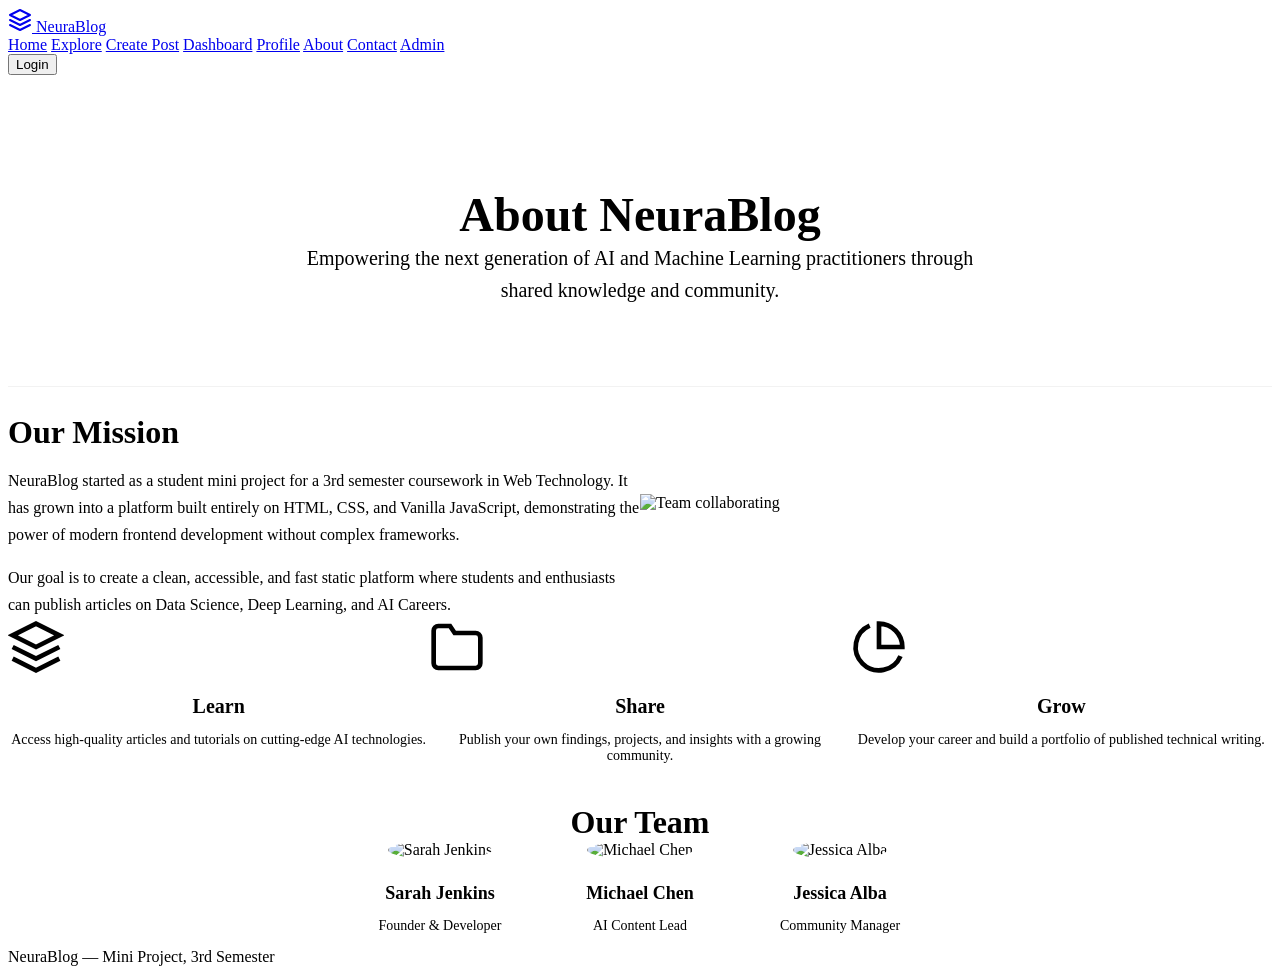
==== about.html @ 39344902 "Add files via upload" ====
<!DOCTYPE html>
<html lang="en">
<head>
    <meta charset="UTF-8">
    <meta name="viewport" content="width=device-width, initial-scale=1.0">
    <title>About - NeuraBlog</title>
    <meta name="description" content="About NeuraBlog - a student mini project for sharing AI and ML articles.">
    <link rel="stylesheet" href="css/style.css">
    <style>
        .about-hero { text-align: center; padding: 80px 20px; background: var(--bg-card); border-bottom: 1px solid rgba(0,0,0,0.05); margin-bottom: var(--space-6); }
        .about-hero h1 { font-size: 48px; margin-bottom: var(--space-3); color: var(--text-main); }
        .about-hero p { font-size: 20px; color: var(--text-sec); max-width: 700px; margin: 0 auto; line-height: 1.6; }
        
        .mission-section { display: flex; gap: var(--space-6); align-items: center; margin-bottom: var(--space-6); }
        .mission-text { flex: 1; }
        .mission-text h2 { font-size: 32px; margin-bottom: var(--space-3); }
        .mission-text p { font-size: 16px; line-height: 1.7; color: var(--text-main); margin-bottom: var(--space-3); }
        .mission-image { flex: 1; border-radius: var(--rad-card); overflow: hidden; box-shadow: var(--shadow-card); }
        .mission-image img { width: 100%; height: auto; display: block; }
        
        .core-values { display: grid; grid-template-columns: repeat(3, 1fr); gap: var(--space-4); margin-bottom: var(--space-6); }
        .value-card { background: var(--bg-card); padding: var(--space-5); border-radius: var(--rad-card); box-shadow: var(--shadow-card); text-align: center; }
        .value-card h3 { font-size: 20px; margin-bottom: var(--space-2); }
        .value-card p { font-size: 14px; color: var(--text-sec); }
        
        .team-section { text-align: center; margin-bottom: var(--space-6); }
        .team-section h2 { font-size: 32px; margin-bottom: var(--space-5); }
        .team-grid { display: flex; justify-content: center; gap: var(--space-5); flex-wrap: wrap; }
        .team-member { text-align: center; width: 200px; }
        .team-avatar { width: 120px; height: 120px; border-radius: 50%; object-fit: cover; margin-bottom: var(--space-3); border: 4px solid var(--bg-surface); }
        .team-member h4 { font-size: 18px; margin-bottom: 4px; }
        .team-member p { font-size: 14px; color: var(--text-sec); }
    </style>
</head>
<body>

    <nav class="navbar">
        <div class="container">
            <a href="index.html" class="brand"><svg width="24" height="24" viewBox="0 0 24 24" fill="none" stroke="currentColor" stroke-width="2" stroke-linecap="round" stroke-linejoin="round"><path d="M12 2L2 7l10 5 10-5-10-5zM2 17l10 5 10-5M2 12l10 5 10-5"/></svg> NeuraBlog</a>
            <div class="nav-links">
                <a href="index.html">Home</a>
                <a href="explore.html">Explore</a>
                <a href="create-post.html">Create Post</a>
                <a href="dashboard.html">Dashboard</a>
                <a href="profile.html">Profile</a>
                <a href="about.html" class="active">About</a>
                <a href="contact.html">Contact</a>
                <a href="admin.html">Admin</a>
            </div>
            <button class="btn-login" onclick="showLoginMessage()">Login</button>
        </div>
    </nav>

    <div class="about-hero">
        <div class="container">
            <h1>About NeuraBlog</h1>
            <p>Empowering the next generation of AI and Machine Learning practitioners through shared knowledge and community.</p>
        </div>
    </div>

    <div class="container">
        <!-- Mission Section -->
        <div class="mission-section">
            <div class="mission-text">
                <h2>Our Mission</h2>
                <p>NeuraBlog started as a student mini project for a 3rd semester coursework in Web Technology. It has grown into a platform built entirely on HTML, CSS, and Vanilla JavaScript, demonstrating the power of modern frontend development without complex frameworks.</p>
                <p>Our goal is to create a clean, accessible, and fast static platform where students and enthusiasts can publish articles on Data Science, Deep Learning, and AI Careers.</p>
            </div>
            <div class="mission-image">
                <img src="https://images.unsplash.com/photo-1522071820081-009f0129c71c?auto=format&fit=crop&w=800&q=80" alt="Team collaborating">
            </div>
        </div>

        <!-- Core Values with icon accent circles -->
        <div class="core-values">
            <div class="value-card">
                <div class="sidebar-icon cat-ml" style="width:56px; height:56px; margin: 0 auto var(--space-3);"><svg viewBox="0 0 24 24" fill="none" stroke="currentColor" stroke-width="2"><path d="M12 2L2 7l10 5 10-5-10-5zM2 17l10 5 10-5M2 12l10 5 10-5"/></svg></div>
                <h3>Learn</h3>
                <p>Access high-quality articles and tutorials on cutting-edge AI technologies.</p>
            </div>
            <div class="value-card">
                <div class="sidebar-icon cat-pt" style="width:56px; height:56px; margin: 0 auto var(--space-3);"><svg viewBox="0 0 24 24" fill="none" stroke="currentColor" stroke-width="2"><path d="M22 19a2 2 0 0 1-2 2H4a2 2 0 0 1-2-2V5a2 2 0 0 1 2-2h5l2 3h9a2 2 0 0 1 2 2z"></path></svg></div>
                <h3>Share</h3>
                <p>Publish your own findings, projects, and insights with a growing community.</p>
            </div>
            <div class="value-card">
                <div class="sidebar-icon cat-ds" style="width:56px; height:56px; margin: 0 auto var(--space-3);"><svg viewBox="0 0 24 24" fill="none" stroke="currentColor" stroke-width="2"><path d="M21.21 15.89A10 10 0 1 1 8 2.83"></path><path d="M22 12A10 10 0 0 0 12 2v10z"></path></svg></div>
                <h3>Grow</h3>
                <p>Develop your career and build a portfolio of published technical writing.</p>
            </div>
        </div>

        <!-- Team Section -->
        <div class="team-section">
            <h2>Our Team</h2>
            <div class="team-grid">
                <div class="team-member">
                    <img src="https://images.unsplash.com/photo-1438761681033-6461ffad8d80?auto=format&fit=crop&w=200&q=80" alt="Sarah Jenkins" class="team-avatar">
                    <h4>Sarah Jenkins</h4>
                    <p>Founder & Developer</p>
                </div>
                <div class="team-member">
                    <img src="https://images.unsplash.com/photo-1500648767791-00dcc994a43e?auto=format&fit=crop&w=200&q=80" alt="Michael Chen" class="team-avatar">
                    <h4>Michael Chen</h4>
                    <p>AI Content Lead</p>
                </div>
                <div class="team-member">
                    <img src="https://images.unsplash.com/photo-1494790108377-be9c29b29330?auto=format&fit=crop&w=200&q=80" alt="Jessica Alba" class="team-avatar">
                    <h4>Jessica Alba</h4>
                    <p>Community Manager</p>
                </div>
            </div>
        </div>

    </div>

    <footer class="footer">
        NeuraBlog &mdash; Mini Project, 3rd Semester
    </footer>

    <script src="js/data.js"></script>
    <script src="js/auth.js"></script>
    <script src="js/posts.js"></script>
    <script src="js/main.js"></script>
    <script>
        initSampleData();
    </script>

</body>
</html>
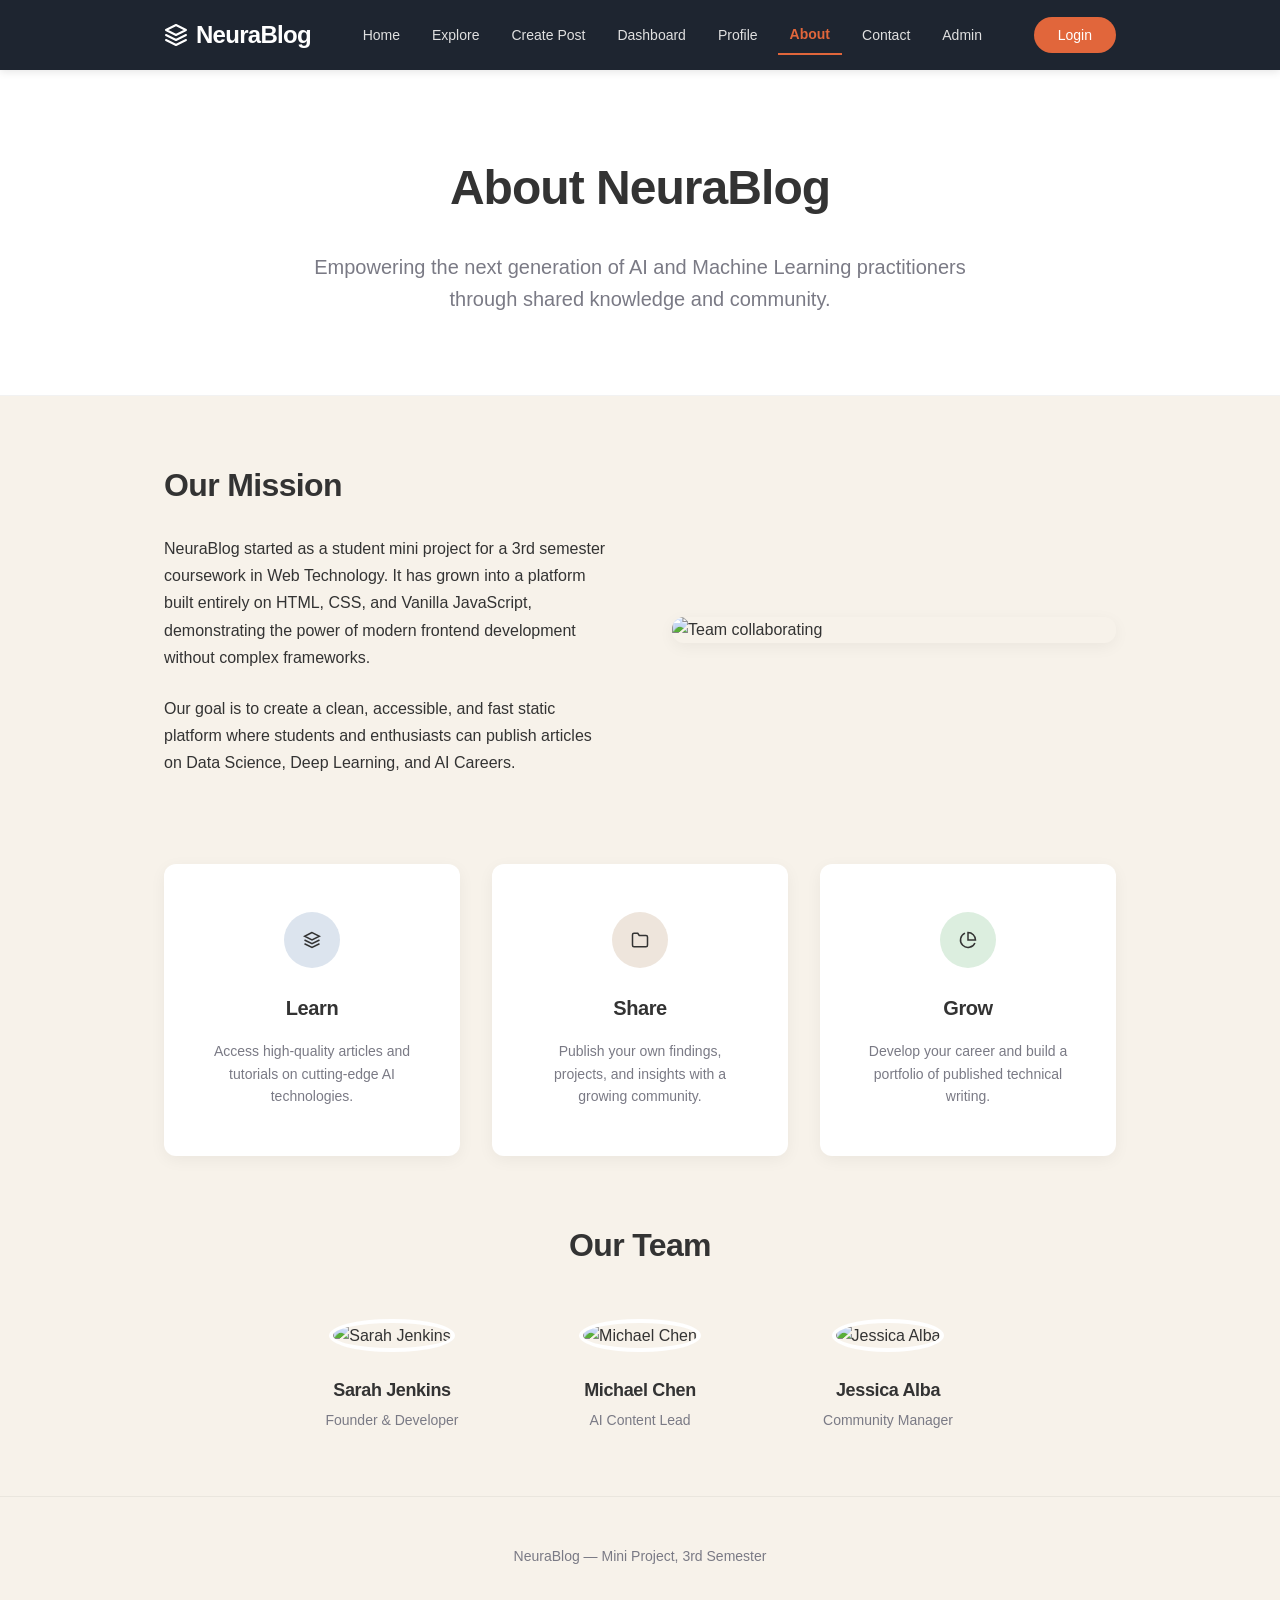
==== commit 030917af: "Update about.html" ====
--- a/about.html
+++ b/about.html
@@ -5,7 +5,7 @@
     <meta name="viewport" content="width=device-width, initial-scale=1.0">
     <title>About - NeuraBlog</title>
     <meta name="description" content="About NeuraBlog - a student mini project for sharing AI and ML articles.">
-    <link rel="stylesheet" href="css/style.css">
+    <link rel="stylesheet" href="style.css">
     <style>
         .about-hero { text-align: center; padding: 80px 20px; background: var(--bg-card); border-bottom: 1px solid rgba(0,0,0,0.05); margin-bottom: var(--space-6); }
         .about-hero h1 { font-size: 48px; margin-bottom: var(--space-3); color: var(--text-main); }
--- a/style.css
+++ b/style.css
@@ -0,0 +1,363 @@
+/* css/style.css */
+/* NeuraBlog - Creative Studio Theme */
+
+:root {
+  --bg-base: #F7F2EA;
+  --bg-card: #FFFFFF;
+  --bg-surface: #FFFFFF;
+  --accent: #E1663B;
+  --accent-dark: #C6552B;
+  --text-main: #333333;
+  --text-sec: #7A7A85;
+  --danger: #D48484;
+  --danger-dark: #B96666;
+  
+  --nav-bg: #1E2530;
+  --nav-text: #E0E0E0;
+  --nav-active-text: #E1663B;
+  
+  --cat-ml: #DCE4EE;
+  --cat-dl: #E6DCEE;
+  --cat-ds: #DCEEDF;
+  --cat-py: #FFE6D5;
+  --cat-pt: #EEE5DC;
+  --cat-ac: #E2ECEB;
+  --cat-ra: #E8E5E1;
+
+  --shadow-card: 0 4px 16px rgba(0,0,0,0.05);
+  --shadow-hover: 0 8px 24px rgba(0,0,0,0.08);
+  
+  --rad-card: 12px;
+  --rad-btn: 8px;
+  --rad-input: 8px;
+  --rad-pill: 50px;
+
+  --space-1: 8px;
+  --space-2: 16px;
+  --space-3: 24px;
+  --space-4: 32px;
+  --space-5: 48px;
+  --space-6: 64px;
+  
+  --font-head: 'Inter', -apple-system, sans-serif;
+  --font-body: 'Inter', -apple-system, sans-serif;
+  --font-ui: 'Inter', -apple-system, sans-serif;
+}
+
+* { margin:0; padding:0; box-sizing:border-box; }
+body { background: var(--bg-base); color: var(--text-main); font-family: var(--font-ui); line-height: 1.6; }
+h1, h2, h3, h4 { font-family: var(--font-head); font-weight: 600; letter-spacing: -0.02em; color: var(--text-main); }
+a { color: var(--text-main); text-decoration: none; transition: color 0.2s; }
+a:hover { color: var(--accent-dark); }
+.container { max-width: 1000px; margin: 0 auto; padding: 0 var(--space-3); }
+
+/* Buttons */
+.btn, .btn-login { display: inline-flex; align-items: center; justify-content: center; padding: 10px var(--space-3); border-radius: var(--rad-btn); font-family: var(--font-ui); font-weight: 500; font-size: 14px; cursor: pointer; transition: all 0.2s ease; border: none; }
+.btn-primary { background: var(--accent); color: #fff; border-radius: var(--rad-btn); }
+.btn-login { background: var(--accent); color: #fff; border-radius: var(--rad-pill); padding: 10px 24px; }
+.btn-primary:hover, .btn-login:hover { background: var(--accent-dark); }
+.btn-outline { background: transparent; border: 1px solid var(--accent-dark); color: var(--text-main); }
+.btn-outline:hover { background: var(--accent); }
+.btn-danger, .btn-delete-comment { background: var(--danger); color: #fff; border: none; padding: 6px 12px; border-radius: var(--rad-btn); cursor: pointer; }
+.btn-danger:hover, .btn-delete-comment:hover { background: var(--danger-dark); }
+.btn-secondary { background: var(--text-sec); color: #fff; }
+.btn-secondary:hover { opacity: 0.9; }
+.btn-small { padding: 6px var(--space-2); font-size: 13px; }
+button:focus, a:focus { outline: 2px solid var(--accent); outline-offset: 2px; }
+
+/* Navbar */
+.navbar { background: var(--nav-bg); position: sticky; top: 0; z-index: 100; box-shadow: 0 2px 8px rgba(0,0,0,0.1); border-bottom: none; }
+.navbar .container { display: flex; align-items: center; height: 70px; gap: var(--space-3); position: relative; }
+.brand { font-size: 24px; font-weight: 700; color: #FFFFFF; letter-spacing: -0.03em; display: flex; align-items: center; gap: 8px; }
+.brand:hover { color: #FFFFFF; opacity: 0.9; }
+.nav-links { display: flex; gap: var(--space-1); flex: 1; align-items: center; justify-content: center; }
+.nav-links a { font-size: 14px; font-weight: 500; padding: 8px 12px; border-radius: var(--rad-btn); color: var(--nav-text); }
+.nav-links a:hover { color: var(--nav-active-text); background: transparent; }
+.nav-links a.active { color: var(--nav-active-text); font-weight: 600; border-bottom: 2px solid var(--nav-active-text); border-radius: 0; background: transparent; }
+.btn-login { margin-left: auto; }
+
+/* Mobile Menu Toggle */
+.mobile-menu-toggle { display: none; background: none; border: none; cursor: pointer; color: var(--text-main); padding: 8px; margin-left: auto; }
+.mobile-menu-toggle svg { width: 24px; height: 24px; fill: none; stroke: currentColor; stroke-width: 2; }
+
+/* Hero */
+.hero { padding: var(--space-6) 0; background: var(--bg-surface); margin-bottom: var(--space-5); border-radius: 0 0 24px 24px; box-shadow: var(--shadow-card); overflow: hidden; }
+.hero-inner { display: flex; align-items: center; justify-content: space-between; gap: var(--space-5); }
+.hero-text { flex: 1; z-index: 2; }
+.eyebrow { font-size: 13px; font-weight: 600; color: var(--text-sec); text-transform: uppercase; letter-spacing: 1px; margin-bottom: 12px; }
+.hero-text h1 { font-size: 48px; line-height: 1.15; margin-bottom: var(--space-2); }
+.hero-text h1 span { color: var(--accent); }
+.hero-text p { font-size: 18px; color: var(--text-sec); margin-bottom: var(--space-4); max-width: 500px; }
+.hero-search { display: flex; gap: var(--space-1); }
+.hero-search input { flex: 1; max-width: 350px; padding: 12px var(--space-2); border: 1px solid rgba(0,0,0,0.1); border-radius: var(--rad-input); font-family: var(--font-ui); font-size: 14px; transition: border 0.2s; background: var(--bg-card); }
+.hero-search input:focus { outline: none; border-color: var(--accent-dark); box-shadow: 0 0 0 3px var(--accent); }
+
+/* Hero Image */
+.hero-image-wrapper { flex-shrink: 0; width: 360px; height: 240px; border-radius: var(--rad-card); overflow: hidden; box-shadow: 0 16px 40px rgba(0,0,0,0.1); position: relative; z-index: 2; border: 4px solid var(--bg-card); transform: rotate(2deg); transition: transform 0.3s ease; }
+.hero-image-wrapper:hover { transform: rotate(0deg) scale(1.02); box-shadow: 0 20px 48px rgba(0,0,0,0.15); }
+.hero-illustration { width: 100%; height: 100%; object-fit: cover; }
+
+/* Categories */
+.section-title { font-size: 20px; margin-bottom: var(--space-3); }
+.section-header { display: flex; justify-content: space-between; align-items: baseline; margin-bottom: var(--space-3); }
+.view-all-link { font-size: 14px; font-weight: 500; color: var(--accent-dark); }
+.view-all-link:hover { color: var(--text-main); }
+.categories-scroll { display: flex; gap: var(--space-1); flex-wrap: wrap; margin-bottom: var(--space-5); }
+.category-pill { padding: 8px 16px; background: var(--bg-card); border-radius: var(--rad-pill); font-size: 14px; font-weight: 500; color: var(--text-sec); box-shadow: var(--shadow-card); transition: all 0.2s; border: 1px solid transparent; }
+.category-pill:hover { background: var(--bg-surface); color: var(--accent); border-color: var(--accent); transform: translateY(-2px); }
+
+/* Cards Grid */
+.posts-grid { display: grid; grid-template-columns: repeat(3, 1fr); gap: var(--space-3); margin-bottom: var(--space-5); }
+.post-card { background: var(--bg-card); border-radius: var(--rad-card); overflow: hidden; box-shadow: var(--shadow-card); transition: all 0.3s ease; display: flex; flex-direction: column; border: 1px solid transparent; }
+.post-card:hover { box-shadow: var(--shadow-hover); transform: translateY(-4px); border-color: var(--accent); }
+.post-card-img, .post-card-img-placeholder { width: 100%; height: 180px; object-fit: cover; background: var(--bg-surface); display: flex; align-items: center; justify-content: center; font-weight: 600; color: var(--text-sec); font-size: 24px; letter-spacing: 2px; border-bottom: 1px solid rgba(0,0,0,0.05); }
+.post-card-body { padding: var(--space-3); display: flex; flex-direction: column; flex: 1; }
+.post-category { display: inline-block; padding: 4px 12px; font-size: 12px; font-weight: 600; border-radius: var(--rad-pill); margin-bottom: var(--space-2); align-self: flex-start; color: var(--text-main); }
+
+.cat-ml { background: var(--cat-ml); }
+.cat-dl { background: var(--cat-dl); }
+.cat-ds { background: var(--cat-ds); }
+.cat-py { background: var(--cat-py); }
+.cat-pt { background: var(--cat-pt); }
+.cat-ac { background: var(--cat-ac); }
+.cat-ra { background: var(--cat-ra); }
+
+.post-card h3 { font-size: 18px; margin-bottom: var(--space-1); line-height: 1.3; font-family: var(--font-head); }
+.post-card h3 a { display: block; }
+.post-card .post-excerpt { font-size: 14px; color: var(--text-sec); margin-bottom: var(--space-3); flex: 1; display: -webkit-box; -webkit-line-clamp: 2; -webkit-box-orient: vertical; overflow: hidden; font-family: var(--font-body); }
+.post-card .post-meta { font-size: 12px; color: var(--text-sec); margin-bottom: var(--space-2); font-weight: 500; }
+.post-tags { margin-bottom: var(--space-2); }
+.tag { display: inline-block; font-size: 11px; padding: 4px 8px; background: var(--bg-base); border-radius: 4px; margin: 0 4px 4px 0; color: var(--text-sec); font-weight: 500; border: 1px solid rgba(0,0,0,0.04); }
+.post-card .post-stats { display: flex; gap: var(--space-2); font-size: 12px; color: var(--text-sec); border-top: 1px solid rgba(0,0,0,0.05); padding-top: var(--space-2); margin-top: auto; }
+.stat-icon { display: inline-flex; align-items: center; gap: 4px; }
+.stat-icon svg { width: 14px; height: 14px; fill: currentColor; opacity: 0.7; }
+.stat-icon:hover svg { color: var(--accent-dark); opacity: 1; }
+
+/* Reading View Layout */
+.post-detail-layout { display: flex; gap: var(--space-4); align-items: flex-start; }
+.post-detail-main { flex: 1; max-width: 700px; }
+.post-detail-sidebar { width: 320px; flex-shrink: 0; position: sticky; top: 100px; display: flex; flex-direction: column; gap: var(--space-4); }
+
+/* Reading View */
+.post-detail { background: var(--bg-card); padding: var(--space-5); border-radius: var(--rad-card); box-shadow: var(--shadow-card); margin-bottom: var(--space-5); margin-top: 0; }
+.post-detail h1 { font-size: 36px; line-height: 1.2; margin: var(--space-2) 0; }
+.post-detail .post-meta { font-size: 14px; color: var(--text-sec); margin-bottom: var(--space-4); display: flex; gap: var(--space-2); align-items: center; flex-wrap: wrap; border-bottom: 1px solid rgba(0,0,0,0.05); padding-bottom: var(--space-3); }
+.post-detail .cover { width: 100%; border-radius: 12px; margin-bottom: var(--space-4); max-height: 400px; object-fit: cover; }
+.post-content { font-size: 18px; line-height: 1.7; color: var(--text-main); font-family: var(--font-body); }
+.post-content h2 { font-size: 26px; margin: var(--space-4) 0 var(--space-2); font-family: var(--font-head); }
+.post-content p { margin-bottom: var(--space-2); }
+.post-content pre { background: var(--bg-base); padding: var(--space-3); border-radius: 8px; overflow-x: auto; font-family: monospace; font-size: 14px; margin: var(--space-3) 0; border: 1px solid rgba(0,0,0,0.05); color: #333; }
+.key-points { background: var(--bg-base); padding: var(--space-4); border-radius: var(--rad-card); margin: var(--space-4) 0; }
+.key-points h3 { font-size: 18px; margin-bottom: var(--space-2); }
+.key-points ul { list-style: none; padding-left: 0; margin-bottom: 0; }
+.key-points li { position: relative; padding-left: 24px; margin-bottom: 8px; font-size: 15px; }
+.key-points li::before { content: ''; position: absolute; left: 0; top: 8px; width: 8px; height: 8px; border-radius: 50%; background: var(--accent); }
+.post-actions { display: flex; gap: var(--space-2); margin-top: var(--space-5); padding-top: var(--space-3); border-top: 1px solid rgba(0,0,0,0.05); }
+
+/* Comments */
+.comments-section { background: var(--bg-card); padding: var(--space-4); border-radius: var(--rad-card); box-shadow: var(--shadow-card); margin-bottom: 0; }
+.comments-section h2 { margin-bottom: var(--space-3); font-size: 20px; }
+.comment-box { padding: var(--space-3) 0; border-bottom: 1px solid rgba(0,0,0,0.05); display: flex; flex-direction: column; gap: 6px; }
+.comment-box:last-child { border-bottom: none; }
+.comment-header { display: flex; align-items: center; gap: 8px; }
+.comment-author { font-weight: 600; font-size: 14px; color: var(--text-main); }
+.comment-date { font-size: 12px; color: var(--text-sec); }
+.comment-text { font-size: 15px; margin-top: 2px; font-family: var(--font-body); }
+.comment-form { margin-top: var(--space-3); }
+.comment-form textarea { width: 100%; padding: 16px; border-radius: var(--rad-input); border: 1px solid rgba(0,0,0,0.1); margin-bottom: var(--space-2); font-family: var(--font-ui); font-size: 14px; background: var(--bg-base); resize: vertical; }
+.comment-form textarea:focus { outline: none; border-color: var(--accent-dark); box-shadow: 0 0 0 3px var(--accent); }
+
+/* Dashboard / Tables */
+.stat-card { background: var(--bg-card); padding: var(--space-4); border-radius: var(--rad-card); box-shadow: var(--shadow-card); text-align: center; }
+.stat-number { font-size: 42px; font-weight: 700; color: var(--text-main); margin-bottom: 4px; letter-spacing: -0.05em; }
+.stat-label { font-size: 14px; color: var(--text-sec); font-weight: 500; text-transform: uppercase; letter-spacing: 1px; }
+#dashboardStats { display: grid; grid-template-columns: repeat(3, 1fr); gap: var(--space-3); margin-bottom: var(--space-5); margin-top: var(--space-3); }
+#adminStats { display: grid; grid-template-columns: repeat(4, 1fr); gap: var(--space-3); margin-bottom: var(--space-5); margin-top: var(--space-3); }
+.data-table-container { overflow-x: auto; background: var(--bg-card); border-radius: var(--rad-card); box-shadow: var(--shadow-card); }
+.data-table { width: 100%; border-collapse: collapse; }
+.data-table th, .data-table td { padding: 16px var(--space-3); text-align: left; border-bottom: 1px solid rgba(0,0,0,0.04); font-size: 14px; }
+.data-table th { font-weight: 600; color: var(--text-sec); background: var(--bg-surface); text-transform: uppercase; font-size: 12px; letter-spacing: 0.5px; }
+.data-table tbody tr:hover { background: var(--bg-surface); }
+.badge-published { background: var(--cat-ds); padding: 4px 8px; border-radius: 4px; font-size: 11px; font-weight: 600; color: var(--text-main); }
+.badge-draft { background: var(--cat-pt); padding: 4px 8px; border-radius: 4px; font-size: 11px; font-weight: 600; color: var(--text-main); }
+
+/* Profile */
+.profile-info { background: #FDF5EE; padding: var(--space-5); border-radius: var(--rad-card); box-shadow: var(--shadow-card); margin-bottom: var(--space-4); display: flex; align-items: flex-start; gap: var(--space-4); position: relative; margin-top: var(--space-3); }
+.profile-avatar { width: 80px; height: 80px; border-radius: 50%; background: var(--accent); color: white; display: flex; align-items: center; justify-content: center; font-size: 32px; font-weight: bold; flex-shrink: 0; }
+.profile-info-content { flex: 1; }
+.profile-info h2 { font-size: 24px; margin-bottom: 4px; }
+.profile-role { color: var(--text-sec); font-size: 15px; margin-bottom: 12px; display: block; }
+.profile-bio { margin-bottom: 16px; font-size: 15px; max-width: 600px; font-family: var(--font-body); }
+.skills-row { display: flex; flex-wrap: wrap; gap: 8px; margin-bottom: 16px; }
+.skill-tag { background: #fff; border: 1px solid rgba(0,0,0,0.1); padding: 4px 10px; border-radius: 20px; font-size: 13px; font-weight: 500; }
+.profile-info .links { display: flex; gap: 16px; font-size: 14px; }
+.profile-info .links a { color: var(--accent-dark); font-weight: 500; }
+.profile-info .links a:hover { text-decoration: underline; }
+.profile-info .edit-btn { position: absolute; top: var(--space-4); right: var(--space-4); }
+
+.profile-post-row { display: flex; align-items: center; gap: var(--space-4); background: var(--bg-card); padding: var(--space-3); border-radius: var(--rad-card); box-shadow: var(--shadow-card); margin-bottom: var(--space-3); transition: transform 0.2s; }
+.profile-post-row:hover { transform: translateX(4px); box-shadow: var(--shadow-hover); }
+.profile-post-img { width: 100px; height: 75px; object-fit: cover; border-radius: 8px; flex-shrink: 0; }
+.profile-post-content { flex: 1; }
+.profile-post-content h4 { margin: 0 0 6px 0; font-size: 16px; }
+.profile-post-meta { font-size: 13px; color: var(--text-sec); }
+.profile-post-actions { display: flex; gap: 8px; }
+
+/* Explore Filters */
+.filters { background: var(--bg-card); padding: var(--space-3); border-radius: var(--rad-card); box-shadow: var(--shadow-card); display: flex; gap: var(--space-3); flex-wrap: wrap; margin-bottom: var(--space-5); align-items: flex-end; margin-top: var(--space-3); }
+.filter-group { display: flex; flex-direction: column; gap: 6px; flex: 1; min-width: 180px; }
+.filter-group label { font-size: 12px; font-weight: 600; color: var(--text-sec); text-transform: uppercase; letter-spacing: 0.5px; }
+.filter-group input, .filter-group select { padding: 12px; border: 1px solid rgba(0,0,0,0.1); border-radius: var(--rad-input); font-family: var(--font-ui); font-size: 14px; background: var(--bg-base); }
+.filter-group input:focus, .filter-group select:focus { outline: none; border-color: var(--accent-dark); box-shadow: 0 0 0 3px var(--accent); background: #fff; }
+.filters .btn { padding: 12px var(--space-3); }
+
+/* Explore Layout */
+.explore-layout { display: flex; gap: var(--space-4); align-items: flex-start; }
+.explore-sidebar { width: 280px; flex-shrink: 0; background: var(--bg-card); padding: var(--space-4); border-radius: var(--rad-card); box-shadow: var(--shadow-card); position: sticky; top: 100px; }
+.explore-sidebar h3 { font-size: 16px; margin-bottom: var(--space-3); color: var(--text-sec); text-transform: uppercase; letter-spacing: 1px; }
+.explore-main { flex: 1; }
+
+.sidebar-category-item { display: flex; align-items: center; gap: 12px; padding: 10px 12px; margin-bottom: 8px; border-radius: var(--rad-btn); cursor: pointer; transition: background 0.2s; }
+.sidebar-category-item:hover { background: var(--bg-surface); }
+.sidebar-icon { width: 36px; height: 36px; border-radius: 50%; display: flex; align-items: center; justify-content: center; color: var(--text-main); }
+.sidebar-icon svg { width: 18px; height: 18px; }
+.sidebar-name { font-size: 14px; font-weight: 500; flex: 1; }
+.sidebar-count { font-size: 12px; font-weight: 600; color: var(--text-sec); background: var(--bg-base); padding: 2px 8px; border-radius: 12px; }
+
+.posts-grid-2col { grid-template-columns: repeat(2, 1fr); }
+
+/* Create / Edit Form */
+.editor-layout { display: flex; gap: var(--space-4); margin-top: var(--space-4); }
+.editor-main { flex: 2; background: var(--bg-card); padding: var(--space-5); border-radius: var(--rad-card); box-shadow: var(--shadow-card); }
+.editor-sidebar { flex: 1; }
+.form-group { margin-bottom: var(--space-3); }
+.form-group label { display: block; margin-bottom: 8px; font-weight: 600; font-size: 14px; color: var(--text-sec); }
+.form-group input, .form-group select, .form-group textarea { width: 100%; padding: 12px; border: 1px solid rgba(0,0,0,0.1); border-radius: var(--rad-input); font-family: var(--font-ui); font-size: 15px; transition: all 0.2s; background: var(--bg-base); }
+.form-group textarea { font-family: var(--font-body); min-height: 300px; resize: vertical; }
+.form-group input:focus, .form-group select:focus, .form-group textarea:focus { outline: none; border-color: var(--accent-dark); box-shadow: 0 0 0 3px var(--accent); background: #fff; }
+.tips-panel { background: var(--bg-card); padding: var(--space-4); border-radius: var(--rad-card); box-shadow: var(--shadow-card); margin-bottom: var(--space-3); }
+.tips-panel h3 { font-size: 18px; margin-bottom: var(--space-2); }
+.tips-panel ul { padding-left: var(--space-3); font-size: 15px; color: var(--text-sec); line-height: 1.8; }
+.tips-panel ul li { margin-bottom: 8px; }
+
+/* Forms / Contact / About */
+.contact-form { max-width: 500px; margin: var(--space-4) auto; background: var(--bg-card); padding: var(--space-5); border-radius: var(--rad-card); box-shadow: var(--shadow-card); }
+.about-features { display: grid; grid-template-columns: repeat(3, 1fr); gap: var(--space-4); margin: var(--space-5) 0; }
+.feature-card { background: var(--bg-card); padding: var(--space-4); border-radius: var(--rad-card); box-shadow: var(--shadow-card); text-align: center; }
+.feature-icon { width: 48px; height: 48px; margin: 0 auto var(--space-3); color: var(--accent-dark); }
+.feature-card h3 { margin-bottom: var(--space-2); }
+.feature-card p { color: var(--text-sec); font-size: 14px; }
+
+/* Tabs */
+.tabs { display: flex; gap: var(--space-3); margin-bottom: var(--space-4); border-bottom: 1px solid rgba(0,0,0,0.05); }
+.tab-btn { background: none; border: none; padding: 12px 0; font-size: 16px; font-weight: 600; color: var(--text-sec); cursor: pointer; border-bottom: 2px solid transparent; transition: all 0.2s; }
+.tab-btn.active { color: var(--text-main); border-bottom-color: var(--accent-dark); }
+.tab-content { display: none; }
+.tab-content.active { display: block; }
+
+/* Misc */
+.page-header { padding: var(--space-4) 0; margin-bottom: var(--space-2); text-align: center; }
+.page-header h1 { font-size: 40px; margin-bottom: 8px; }
+.page-header p { color: var(--text-sec); font-size: 18px; }
+.footer { text-align: center; padding: var(--space-5) 0; color: var(--text-sec); font-size: 14px; margin-top: var(--space-6); border-top: 1px solid rgba(0,0,0,0.05); }
+
+/* Empty States */
+.empty-state { text-align: center; padding: var(--space-5); background: var(--bg-card); border-radius: var(--rad-card); color: var(--text-sec); box-shadow: var(--shadow-card); }
+
+/* Related Posts */
+.related-posts { margin-top: var(--space-5); padding-top: var(--space-4); border-top: 1px solid rgba(0,0,0,0.05); }
+.related-post-item { padding: var(--space-2) 0; border-bottom: 1px solid rgba(0,0,0,0.05); }
+.related-post-item:last-child { border-bottom: none; }
+.related-post-item a { font-weight: 600; display: block; margin-bottom: 4px; }
+.related-meta { font-size: 12px; color: var(--text-sec); }
+
+/* Responsive */
+@media (max-width: 768px) {
+  .posts-grid, .about-features { grid-template-columns: repeat(2, 1fr); }
+  .hero-inner { flex-direction: column; text-align: center; gap: var(--space-3); }
+  .hero-image-wrapper { display: none; }
+  .hero-text p { margin: 0 auto var(--space-4); }
+  .hero-search { flex-direction: column; }
+  .hero-search input { max-width: 100%; }
+  
+  .nav-links { display: none; flex-direction: column; position: absolute; top: 70px; left: 0; right: 0; background: var(--bg-card); padding: var(--space-3); box-shadow: 0 4px 12px rgba(0,0,0,0.1); border-bottom: 1px solid rgba(0,0,0,0.05); }
+  .nav-links.active { display: flex; }
+  .mobile-menu-toggle { display: block; }
+  .btn-login, .user-menu { margin-left: 0; width: 100%; margin-top: var(--space-2); }
+  
+  .editor-layout { flex-direction: column; }
+  #dashboardStats, .admin-stats { grid-template-columns: 1fr; }
+  
+  .post-list-card { flex-direction: column; }
+  .post-list-card-img, .post-list-img-placeholder { width: 100%; height: 180px; border-right: none; border-bottom: 1px solid rgba(0,0,0,0.05); }
+  .post-detail { padding: var(--space-4) var(--space-3); margin-top: var(--space-2); }
+  .post-detail h1 { font-size: 28px; }
+}
+
+@media (max-width: 480px) {
+  .posts-grid, .about-features { grid-template-columns: 1fr; }
+  .filters { flex-direction: column; align-items: stretch; }
+  .filter-group { min-width: 100%; }
+  .post-actions { flex-direction: column; }
+}
+
+/* Auth Layout */
+.auth-layout { margin: 0; padding: 0; min-height: 100vh; background: var(--bg-base); display: flex; align-items: center; justify-content: center; }
+.auth-layout.split-screen { display: flex; flex-direction: row; align-items: stretch; padding: 0; }
+.auth-left { flex: 1; position: relative; background-color: #000; display: flex; align-items: center; justify-content: center; padding: var(--space-5); overflow: hidden; }
+.auth-left-login { background: url('https://images.unsplash.com/photo-1593642632823-8f785ba67e45?auto=format&fit=crop&w=1200&q=80') center/cover no-repeat; }
+.auth-left-register { background: url('https://images.unsplash.com/photo-1517694712202-14dd9538aa97?auto=format&fit=crop&w=1200&q=80') center/cover no-repeat; }
+.auth-left-overlay { position: absolute; inset: 0; background: rgba(0, 0, 0, 0.75); }
+.auth-left-content { position: relative; z-index: 10; max-width: 480px; color: #fff; }
+.auth-brand-light { display: inline-flex; align-items: center; gap: 8px; font-size: 24px; font-weight: 700; color: #fff; margin-bottom: var(--space-5); }
+.auth-brand-light:hover { color: #fff; opacity: 0.9; }
+.auth-left-content h1 { color: #fff; font-size: 40px; margin-bottom: var(--space-3); }
+.auth-left-content p { font-size: 18px; line-height: 1.6; opacity: 0.9; color: #fff; }
+
+.auth-right { flex: 1; display: flex; align-items: center; justify-content: center; padding: var(--space-5); background: var(--bg-base); }
+.auth-container { width: 100%; max-width: 440px; }
+.auth-card { background: var(--bg-card); padding: var(--space-5); border-radius: var(--rad-card); box-shadow: var(--shadow-card); }
+.auth-card h2 { font-size: 28px; margin-bottom: var(--space-4); font-family: var(--font-head); }
+.auth-submit { width: 100%; padding: 14px; font-size: 15px; margin-top: var(--space-2); }
+.auth-links { margin-top: var(--space-4); display: flex; flex-direction: column; gap: var(--space-2); text-align: center; font-size: 14px; }
+.auth-links a { color: var(--accent-dark); font-weight: 500; }
+.auth-links a:hover { color: var(--text-main); }
+.form-error { display: block; color: var(--danger-dark); font-size: 12px; margin-top: 4px; font-weight: 500; min-height: 18px; }
+.form-row { display: flex; gap: var(--space-3); }
+.form-row .form-group { flex: 1; margin-bottom: var(--space-2); }
+.form-options { display: flex; justify-content: space-between; align-items: center; font-size: 13px; margin-bottom: var(--space-3); }
+.remember-me { display: flex; align-items: center; gap: 6px; cursor: pointer; color: var(--text-sec); font-weight: 500; }
+.forgot-link { color: var(--accent-dark); font-weight: 500; }
+.forgot-link:hover { color: var(--text-main); }
+@media (max-width: 768px) {
+  .auth-layout.split-screen { flex-direction: column; }
+  .auth-left { padding: var(--space-4); min-height: 30vh; flex: none; }
+  .auth-left-content h1 { font-size: 28px; margin-bottom: var(--space-2); }
+  .auth-left-content p { font-size: 15px; }
+  .auth-right { padding: var(--space-3); align-items: flex-start; padding-top: var(--space-5); }
+}
+@media (max-width: 480px) {
+  .form-row { flex-direction: column; gap: 0; }
+  .auth-card { padding: var(--space-4); }
+}
+
+/* User Dropdown Navbar */
+.user-menu { position: relative; display: inline-flex; align-items: center; margin-left: auto; }
+.user-menu-btn { background: none; border: none; display: flex; align-items: center; gap: 8px; cursor: pointer; font-family: var(--font-ui); color: var(--nav-text); font-weight: 500; font-size: 14px; }
+.user-avatar-small { width: 32px; height: 32px; border-radius: 50%; background: var(--accent); color: #fff; display: flex; align-items: center; justify-content: center; font-weight: 600; }
+.user-dropdown { position: absolute; right: 0; top: 120%; background: var(--bg-card); min-width: 160px; border-radius: var(--rad-btn); box-shadow: var(--shadow-hover); display: none; flex-direction: column; padding: 8px 0; border: 1px solid rgba(0,0,0,0.05); }
+.user-menu:hover .user-dropdown { display: flex; }
+.user-dropdown a { padding: 10px 16px; color: var(--text-main); font-size: 14px; }
+.user-dropdown a:hover { background: var(--bg-surface); color: var(--accent-dark); }
+
+@media (max-width: 768px) {
+  .explore-layout, .post-detail-layout { flex-direction: column; }
+  .explore-sidebar, .post-detail-sidebar { width: 100%; position: static; }
+  .posts-grid-2col { grid-template-columns: 1fr; }
+  #dashboardStats, #adminStats { grid-template-columns: 1fr; }
+  .profile-info { flex-direction: column; text-align: center; align-items: center; }
+  .profile-post-row { flex-direction: column; align-items: flex-start; }
+  .profile-post-img { width: 100%; height: 160px; }
+  .core-values { grid-template-columns: 1fr; }
+  .mission-section { flex-direction: column; }
+}
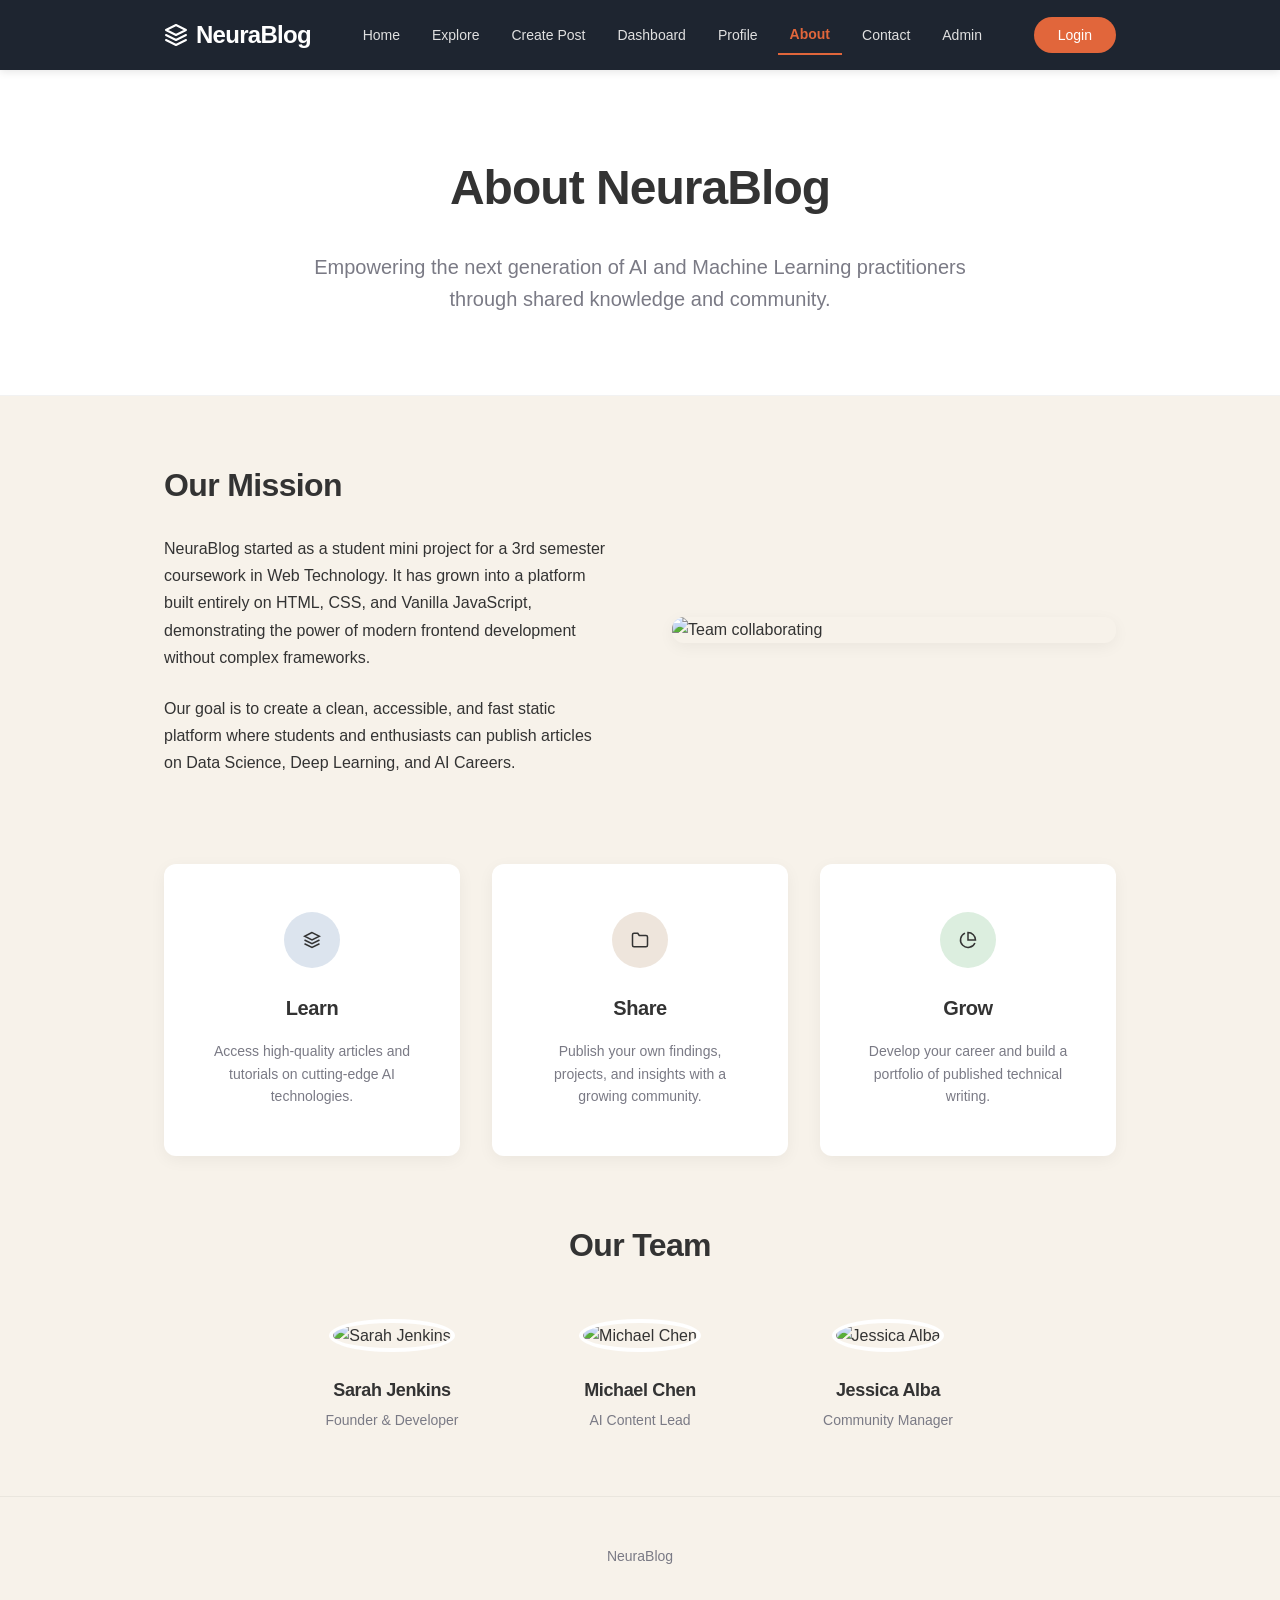
==== commit f38ae98b: "Fix HTML formatting issues in about.html" ====
--- a/about.html
+++ b/about.html
@@ -115,13 +115,13 @@
     </div>
 
     <footer class="footer">
-        NeuraBlog &mdash; Mini Project, 3rd Semester
+        NeuraBlog 
     </footer>
 
-    <script src="js/data.js"></script>
-    <script src="js/auth.js"></script>
-    <script src="js/posts.js"></script>
-    <script src="js/main.js"></script>
+    <script src="data.js"></script>
+    <script src="auth.js"></script>
+    <script src="posts.js"></script>
+    <script src="main.js"></script>
     <script>
         initSampleData();
     </script>
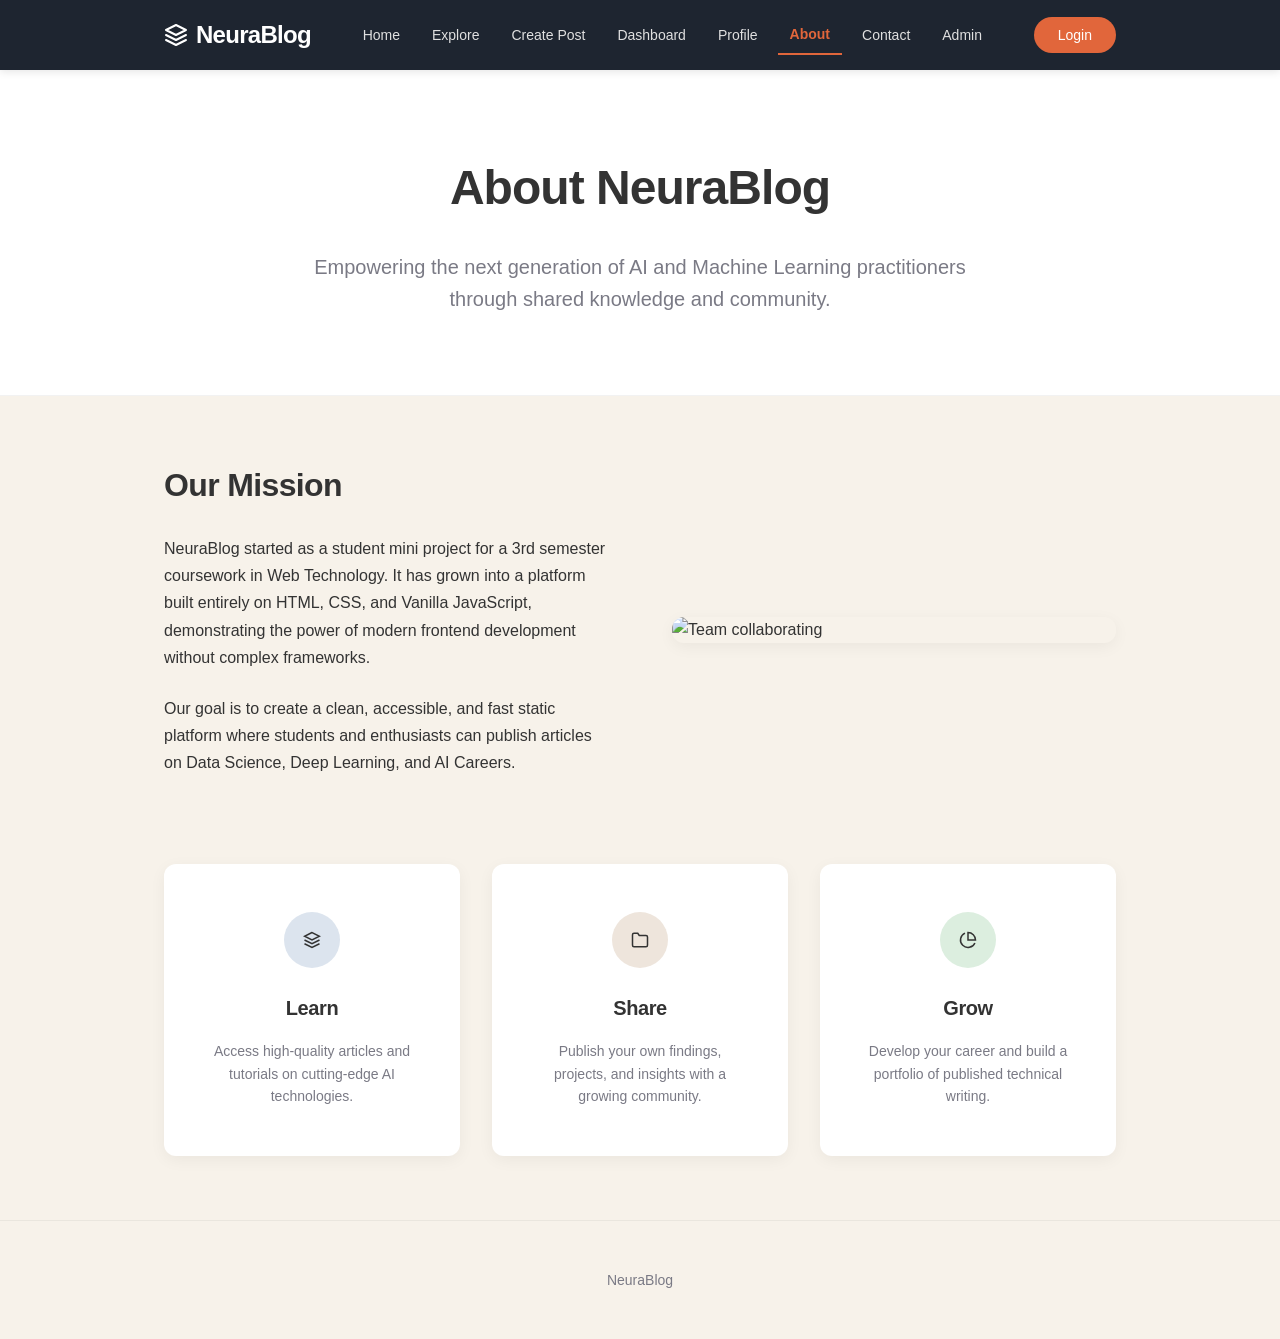
==== commit 09c973bd: "Update about.html" ====
--- a/about.html
+++ b/about.html
@@ -90,28 +90,6 @@
             </div>
         </div>
 
-        <!-- Team Section -->
-        <div class="team-section">
-            <h2>Our Team</h2>
-            <div class="team-grid">
-                <div class="team-member">
-                    <img src="https://images.unsplash.com/photo-1438761681033-6461ffad8d80?auto=format&fit=crop&w=200&q=80" alt="Sarah Jenkins" class="team-avatar">
-                    <h4>Sarah Jenkins</h4>
-                    <p>Founder & Developer</p>
-                </div>
-                <div class="team-member">
-                    <img src="https://images.unsplash.com/photo-1500648767791-00dcc994a43e?auto=format&fit=crop&w=200&q=80" alt="Michael Chen" class="team-avatar">
-                    <h4>Michael Chen</h4>
-                    <p>AI Content Lead</p>
-                </div>
-                <div class="team-member">
-                    <img src="https://images.unsplash.com/photo-1494790108377-be9c29b29330?auto=format&fit=crop&w=200&q=80" alt="Jessica Alba" class="team-avatar">
-                    <h4>Jessica Alba</h4>
-                    <p>Community Manager</p>
-                </div>
-            </div>
-        </div>
-
     </div>
 
     <footer class="footer">
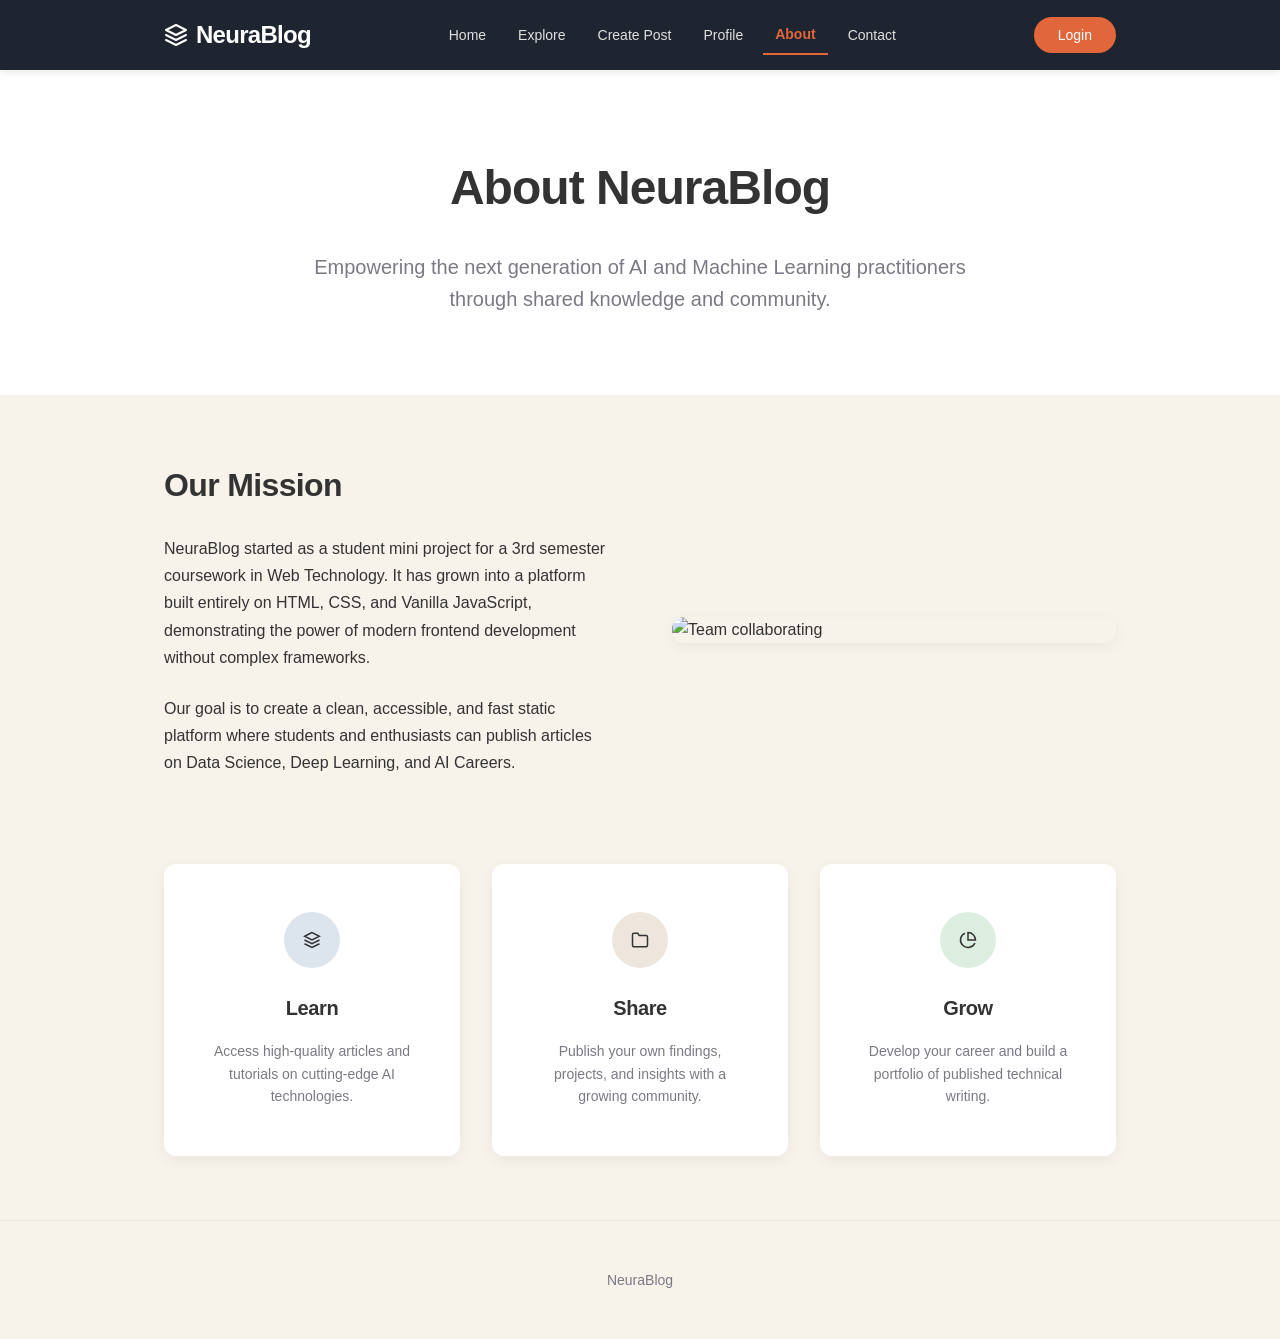
==== commit 45bf9fd4: "Update about.html" ====
--- a/about.html
+++ b/about.html
@@ -41,11 +41,11 @@
                 <a href="index.html">Home</a>
                 <a href="explore.html">Explore</a>
                 <a href="create-post.html">Create Post</a>
-                <a href="dashboard.html">Dashboard</a>
+               
                 <a href="profile.html">Profile</a>
                 <a href="about.html" class="active">About</a>
                 <a href="contact.html">Contact</a>
-                <a href="admin.html">Admin</a>
+                
             </div>
             <button class="btn-login" onclick="showLoginMessage()">Login</button>
         </div>
